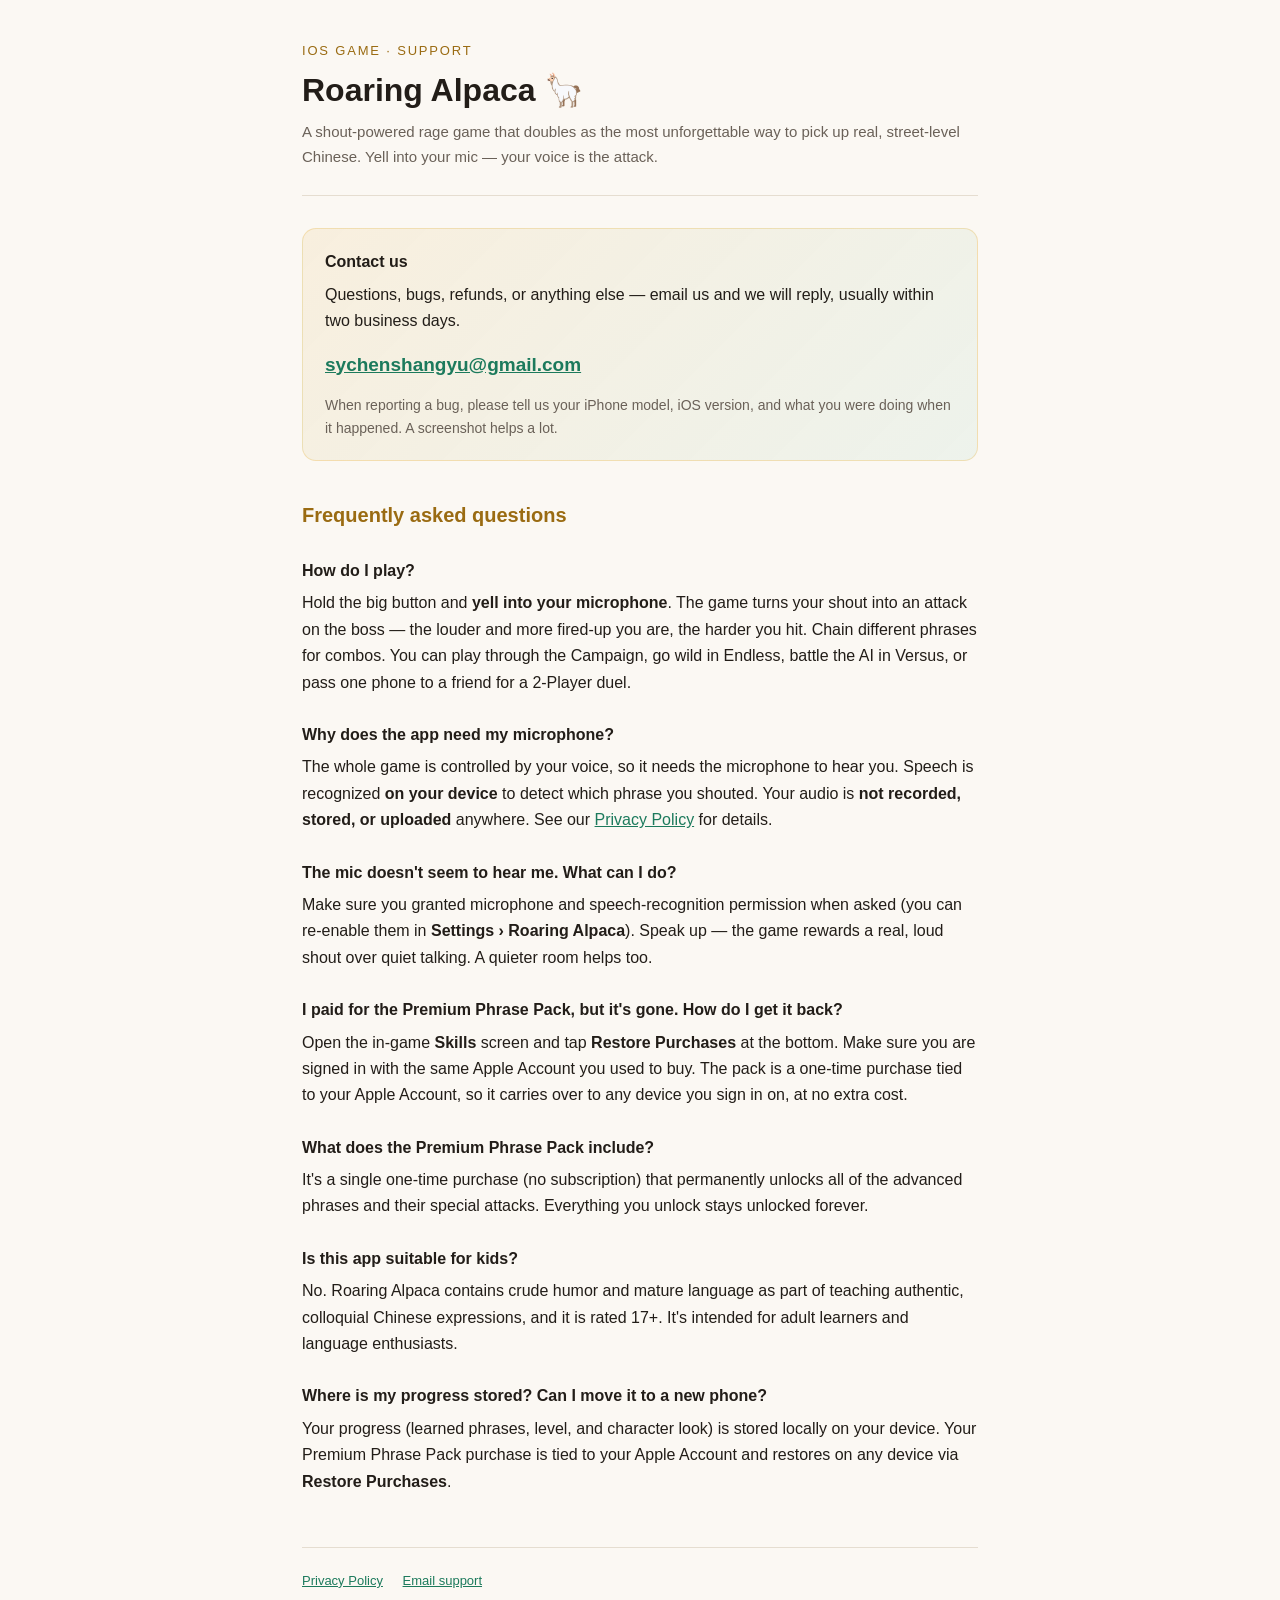
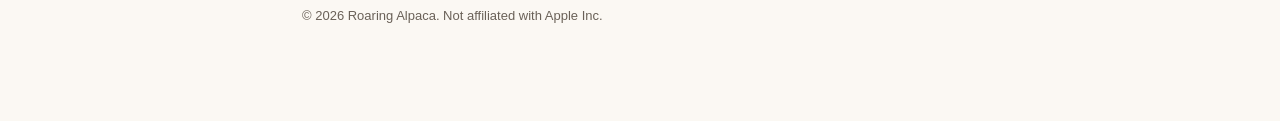
==== roaringalpaca/index.html @ ff112022 "Add Roaring Alpaca support + privacy pages Co-Authored-By: Claude Opus 4.8 <noreply@anthropic.com>" ====
<!doctype html>
<html lang="en">
<head>
<meta charset="utf-8">
<meta name="viewport" content="width=device-width,initial-scale=1">
<title>Roaring Alpaca — Support</title>
<meta name="description" content="Player support and FAQ for the iOS game Roaring Alpaca.">
<link rel="stylesheet" href="style.css">
</head>
<body>
<div class="wrap">

<header>
  <p class="eyebrow">iOS Game &middot; Support</p>
  <h1>Roaring Alpaca 🦙</h1>
  <p class="tag">A shout-powered rage game that doubles as the most unforgettable way to pick up real, street-level Chinese. Yell into your mic — your voice is the attack.</p>
</header>

<div class="card contact">
  <h3>Contact us</h3>
  <p>Questions, bugs, refunds, or anything else — email us and we will reply, usually within two business days.</p>
  <p class="mail"><a href="mailto:sychenshangyu@gmail.com">sychenshangyu@gmail.com</a></p>
  <p style="margin:0;color:var(--dim);font-size:14px">When reporting a bug, please tell us your iPhone model, iOS version, and what you were doing when it happened. A screenshot helps a lot.</p>
</div>

<h2>Frequently asked questions</h2>

<h3>How do I play?</h3>
<p>Hold the big button and <strong>yell into your microphone</strong>. The game turns your shout into an attack on the boss — the louder and more fired-up you are, the harder you hit. Chain different phrases for combos. You can play through the Campaign, go wild in Endless, battle the AI in Versus, or pass one phone to a friend for a 2-Player duel.</p>

<h3>Why does the app need my microphone?</h3>
<p>The whole game is controlled by your voice, so it needs the microphone to hear you. Speech is recognized <strong>on your device</strong> to detect which phrase you shouted. Your audio is <strong>not recorded, stored, or uploaded</strong> anywhere. See our <a href="privacy.html">Privacy Policy</a> for details.</p>

<h3>The mic doesn't seem to hear me. What can I do?</h3>
<p>Make sure you granted microphone and speech-recognition permission when asked (you can re-enable them in <strong>Settings &rsaquo; Roaring Alpaca</strong>). Speak up — the game rewards a real, loud shout over quiet talking. A quieter room helps too.</p>

<h3>I paid for the Premium Phrase Pack, but it's gone. How do I get it back?</h3>
<p>Open the in-game <strong>Skills</strong> screen and tap <strong>Restore Purchases</strong> at the bottom. Make sure you are signed in with the same Apple Account you used to buy. The pack is a one-time purchase tied to your Apple Account, so it carries over to any device you sign in on, at no extra cost.</p>

<h3>What does the Premium Phrase Pack include?</h3>
<p>It's a single one-time purchase (no subscription) that permanently unlocks all of the advanced phrases and their special attacks. Everything you unlock stays unlocked forever.</p>

<h3>Is this app suitable for kids?</h3>
<p>No. Roaring Alpaca contains crude humor and mature language as part of teaching authentic, colloquial Chinese expressions, and it is rated 17+. It's intended for adult learners and language enthusiasts.</p>

<h3>Where is my progress stored? Can I move it to a new phone?</h3>
<p>Your progress (learned phrases, level, and character look) is stored locally on your device. Your Premium Phrase Pack purchase is tied to your Apple Account and restores on any device via <strong>Restore Purchases</strong>.</p>

<footer>
  <a href="privacy.html">Privacy Policy</a>
  <a href="mailto:sychenshangyu@gmail.com">Email support</a>
  <p style="margin-top:14px">&copy; 2026 Roaring Alpaca. Not affiliated with Apple Inc.</p>
</footer>

</div>
</body>
</html>
---- roaringalpaca/style.css ----
:root{
  --bg:#0d0b12; --bg2:#151120; --ink:#f2ece2; --dim:#a89f92;
  --gold:#e8b44a; --jade:#4fb894; --line:#2a2436;
}
*{box-sizing:border-box}
body{
  margin:0; background:var(--bg); color:var(--ink);
  font:16px/1.65 -apple-system,BlinkMacSystemFont,"Segoe UI",Roboto,"Helvetica Neue",Arial,sans-serif;
  -webkit-text-size-adjust:100%;
}
.wrap{max-width:720px; margin:0 auto; padding:40px 22px 80px}
header{border-bottom:1px solid var(--line); padding-bottom:26px; margin-bottom:32px}
.eyebrow{color:var(--gold); font-size:13px; letter-spacing:.14em; text-transform:uppercase; margin:0 0 10px}
h1{font-size:32px; line-height:1.2; margin:0 0 10px; font-weight:700}
h2{font-size:20px; margin:38px 0 12px; color:var(--gold); font-weight:650}
h3{font-size:16px; margin:26px 0 6px; font-weight:650}
.tag{color:var(--dim); margin:0; font-size:15px}
p{margin:0 0 14px}
ul{margin:0 0 14px; padding-left:20px}
li{margin-bottom:7px}
a{color:var(--jade)}
a:hover{color:var(--gold)}
.card{
  background:var(--bg2); border:1px solid var(--line); border-radius:14px;
  padding:20px 22px; margin:0 0 18px;
}
.card h3{margin-top:0}
.contact{
  background:linear-gradient(135deg,rgba(232,180,74,.12),rgba(79,184,148,.08));
  border:1px solid rgba(232,180,74,.32);
}
.mail{font-size:19px; font-weight:650; word-break:break-all}
footer{
  margin-top:52px; padding-top:22px; border-top:1px solid var(--line);
  color:var(--dim); font-size:13px;
}
footer a{margin-right:16px}
code{background:#221c30; padding:2px 6px; border-radius:5px; font-size:14px}
@media (prefers-color-scheme:light){
  :root{--bg:#fbf8f3; --bg2:#fff; --ink:#221d18; --dim:#6a6158; --line:#e5ddd0; --gold:#9a6b12; --jade:#1c7a5c}
  code{background:#efe9dd}
}
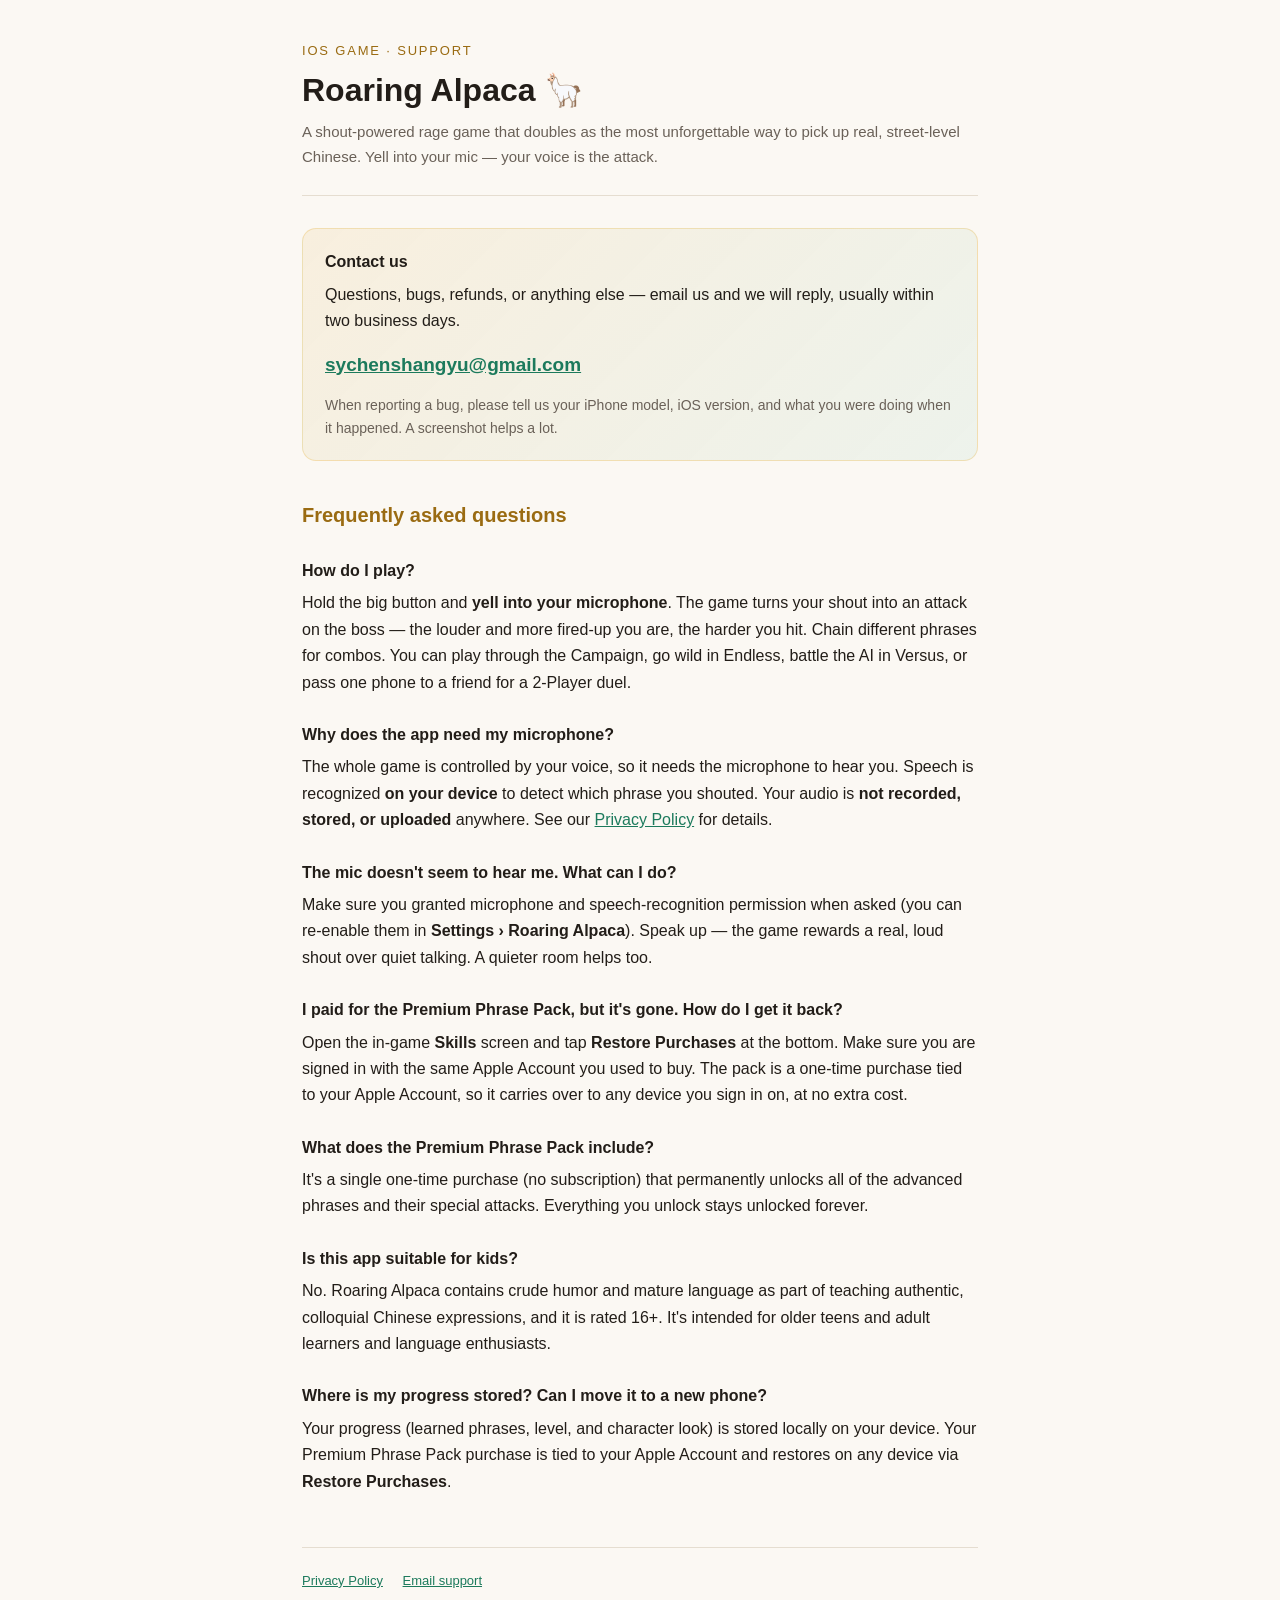
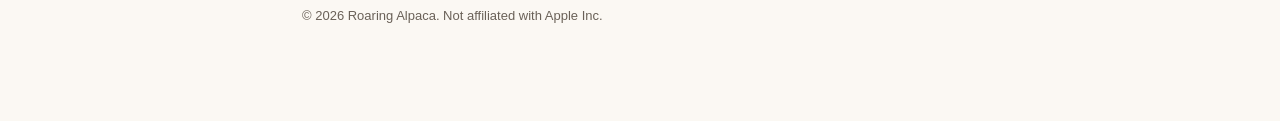
==== commit aaecd166: "Roaring Alpaca: update age rating 17+ → 16+ (new Apple rating system)" ====
--- a/roaringalpaca/index.html
+++ b/roaringalpaca/index.html
@@ -41,7 +41,7 @@
 <p>It's a single one-time purchase (no subscription) that permanently unlocks all of the advanced phrases and their special attacks. Everything you unlock stays unlocked forever.</p>
 
 <h3>Is this app suitable for kids?</h3>
-<p>No. Roaring Alpaca contains crude humor and mature language as part of teaching authentic, colloquial Chinese expressions, and it is rated 17+. It's intended for adult learners and language enthusiasts.</p>
+<p>No. Roaring Alpaca contains crude humor and mature language as part of teaching authentic, colloquial Chinese expressions, and it is rated 16+. It's intended for older teens and adult learners and language enthusiasts.</p>
 
 <h3>Where is my progress stored? Can I move it to a new phone?</h3>
 <p>Your progress (learned phrases, level, and character look) is stored locally on your device. Your Premium Phrase Pack purchase is tied to your Apple Account and restores on any device via <strong>Restore Purchases</strong>.</p>
